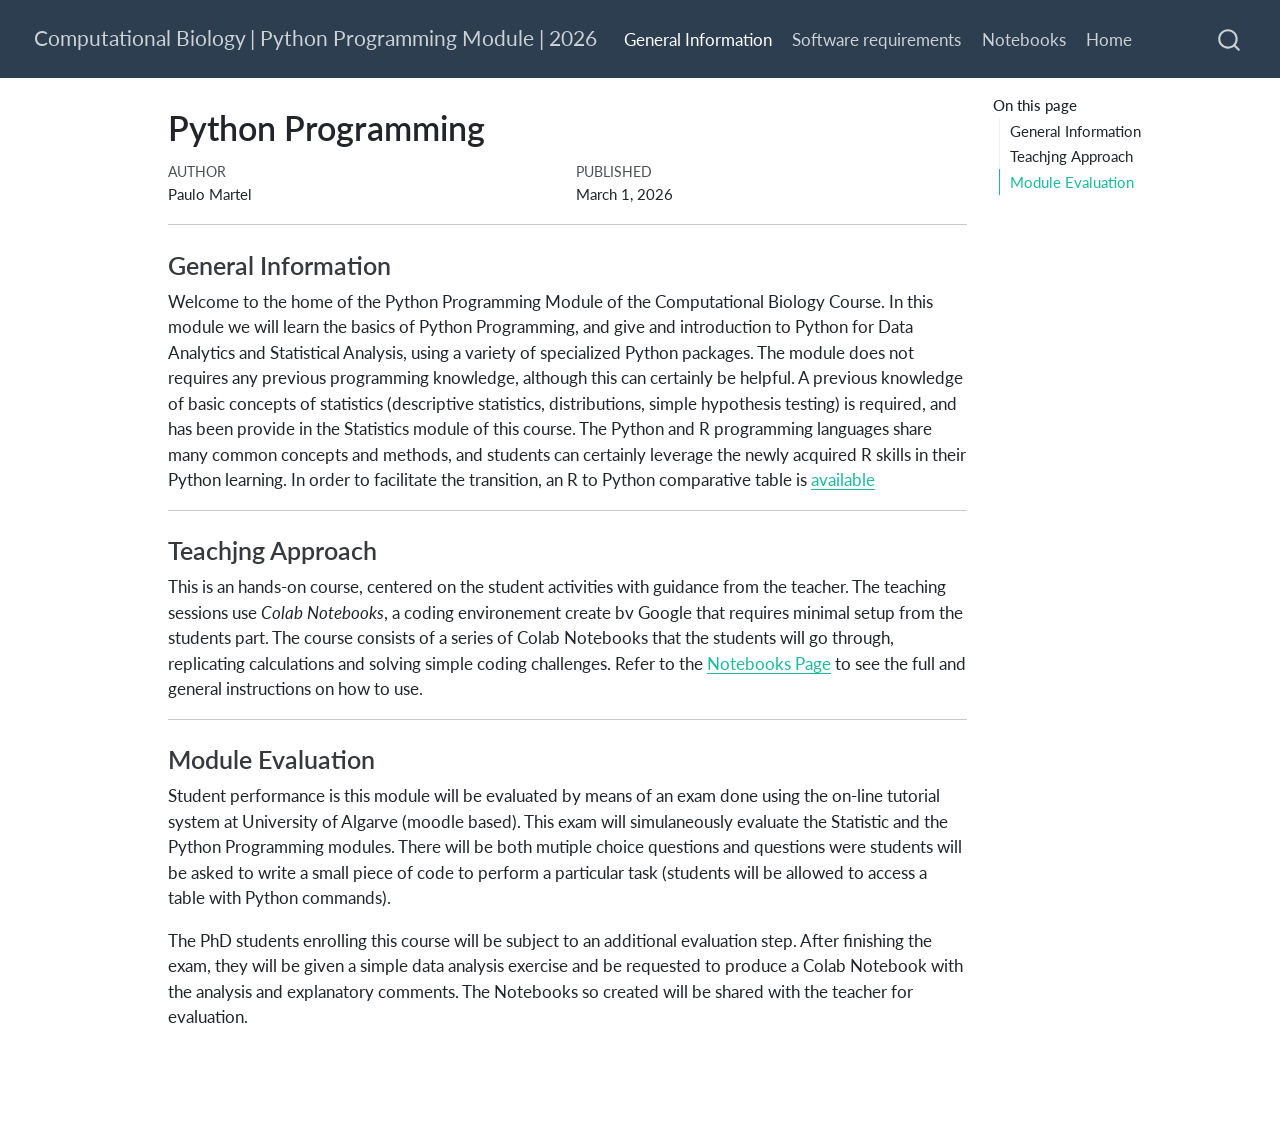
==== docs/index.html @ d77606d0 "Initial commit" ====
<!DOCTYPE html>
<html xmlns="http://www.w3.org/1999/xhtml" lang="en" xml:lang="en"><head>

<meta charset="utf-8">
<meta name="generator" content="quarto-1.8.25">

<meta name="viewport" content="width=device-width, initial-scale=1.0, user-scalable=yes">

<meta name="author" content="Paulo Martel">
<meta name="dcterms.date" content="2026-03-01">

<title>Python Programming – Computational Biology | Python Programming Module | 2026</title>
<style>
code{white-space: pre-wrap;}
span.smallcaps{font-variant: small-caps;}
div.columns{display: flex; gap: min(4vw, 1.5em);}
div.column{flex: auto; overflow-x: auto;}
div.hanging-indent{margin-left: 1.5em; text-indent: -1.5em;}
ul.task-list{list-style: none;}
ul.task-list li input[type="checkbox"] {
  width: 0.8em;
  margin: 0 0.8em 0.2em -1em; /* quarto-specific, see https://github.com/quarto-dev/quarto-cli/issues/4556 */ 
  vertical-align: middle;
}
</style>


<script src="site_libs/quarto-nav/quarto-nav.js"></script>
<script src="site_libs/quarto-nav/headroom.min.js"></script>
<script src="site_libs/clipboard/clipboard.min.js"></script>
<script src="site_libs/quarto-search/autocomplete.umd.js"></script>
<script src="site_libs/quarto-search/fuse.min.js"></script>
<script src="site_libs/quarto-search/quarto-search.js"></script>
<meta name="quarto:offset" content="./">
<script src="site_libs/quarto-html/quarto.js" type="module"></script>
<script src="site_libs/quarto-html/tabsets/tabsets.js" type="module"></script>
<script src="site_libs/quarto-html/axe/axe-check.js" type="module"></script>
<script src="site_libs/quarto-html/popper.min.js"></script>
<script src="site_libs/quarto-html/tippy.umd.min.js"></script>
<script src="site_libs/quarto-html/anchor.min.js"></script>
<link href="site_libs/quarto-html/tippy.css" rel="stylesheet">
<link href="site_libs/quarto-html/quarto-syntax-highlighting-7b89279ff1a6dce999919e0e67d4d9ec.css" rel="stylesheet" id="quarto-text-highlighting-styles">
<script src="site_libs/bootstrap/bootstrap.min.js"></script>
<link href="site_libs/bootstrap/bootstrap-icons.css" rel="stylesheet">
<link href="site_libs/bootstrap/bootstrap-1f7c6d62481d09e210adedd8ae341a13.min.css" rel="stylesheet" append-hash="true" id="quarto-bootstrap" data-mode="light">
<script id="quarto-search-options" type="application/json">{
  "location": "navbar",
  "copy-button": false,
  "collapse-after": 3,
  "panel-placement": "end",
  "type": "overlay",
  "limit": 50,
  "keyboard-shortcut": [
    "f",
    "/",
    "s"
  ],
  "show-item-context": false,
  "language": {
    "search-no-results-text": "No results",
    "search-matching-documents-text": "matching documents",
    "search-copy-link-title": "Copy link to search",
    "search-hide-matches-text": "Hide additional matches",
    "search-more-match-text": "more match in this document",
    "search-more-matches-text": "more matches in this document",
    "search-clear-button-title": "Clear",
    "search-text-placeholder": "",
    "search-detached-cancel-button-title": "Cancel",
    "search-submit-button-title": "Submit",
    "search-label": "Search"
  }
}</script>


<link rel="stylesheet" href="styles.css">
</head>

<body class="nav-fixed quarto-light">

<div id="quarto-search-results"></div>
  <header id="quarto-header" class="headroom fixed-top">
    <nav class="navbar navbar-expand-lg " data-bs-theme="dark">
      <div class="navbar-container container-fluid">
      <div class="navbar-brand-container mx-auto">
    <a href="./index.html" class="navbar-brand navbar-brand-logo">
    </a>
    <a class="navbar-brand" href="./index.html">
    <span class="navbar-title">Computational Biology | Python Programming Module | 2026</span>
    </a>
  </div>
            <div id="quarto-search" class="" title="Search"></div>
          <button class="navbar-toggler" type="button" data-bs-toggle="collapse" data-bs-target="#navbarCollapse" aria-controls="navbarCollapse" role="menu" aria-expanded="false" aria-label="Toggle navigation" onclick="if (window.quartoToggleHeadroom) { window.quartoToggleHeadroom(); }">
  <span class="navbar-toggler-icon"></span>
</button>
          <div class="collapse navbar-collapse" id="navbarCollapse">
            <ul class="navbar-nav navbar-nav-scroll me-auto">
  <li class="nav-item">
    <a class="nav-link active" href="./index.html" aria-current="page"> 
<span class="menu-text">General Information</span></a>
  </li>  
  <li class="nav-item">
    <a class="nav-link" href="./software.html"> 
<span class="menu-text">Software requirements</span></a>
  </li>  
  <li class="nav-item">
    <a class="nav-link" href="./notebooks.html"> 
<span class="menu-text">Notebooks</span></a>
  </li>  
  <li class="nav-item">
    <a class="nav-link" href="./index.html"> 
<span class="menu-text">Home</span></a>
  </li>  
</ul>
          </div> <!-- /navcollapse -->
            <div class="quarto-navbar-tools">
</div>
      </div> <!-- /container-fluid -->
    </nav>
</header>
<!-- content -->
<div id="quarto-content" class="quarto-container page-columns page-rows-contents page-layout-article page-navbar">
<!-- sidebar -->
<!-- margin-sidebar -->
    <div id="quarto-margin-sidebar" class="sidebar margin-sidebar">
        <nav id="TOC" role="doc-toc" class="toc-active">
    <h2 id="toc-title">On this page</h2>
   
  <ul>
  <li><a href="#general-information" id="toc-general-information" class="nav-link active" data-scroll-target="#general-information">General Information</a></li>
  <li><a href="#teachjng-approach" id="toc-teachjng-approach" class="nav-link" data-scroll-target="#teachjng-approach">Teachjng Approach</a></li>
  <li><a href="#module-evaluation" id="toc-module-evaluation" class="nav-link" data-scroll-target="#module-evaluation">Module Evaluation</a></li>
  </ul>
</nav>
    </div>
<!-- main -->
<main class="content" id="quarto-document-content">

<header id="title-block-header" class="quarto-title-block default">
<div class="quarto-title">
<h1 class="title">Python Programming</h1>
</div>



<div class="quarto-title-meta">

    <div>
    <div class="quarto-title-meta-heading">Author</div>
    <div class="quarto-title-meta-contents">
             <p>Paulo Martel </p>
          </div>
  </div>
    
    <div>
    <div class="quarto-title-meta-heading">Published</div>
    <div class="quarto-title-meta-contents">
      <p class="date">March 1, 2026</p>
    </div>
  </div>
  
    
  </div>
  


</header>


<hr>
<section id="general-information" class="level3">
<h3 class="anchored" data-anchor-id="general-information">General Information</h3>
<p>Welcome to the home of the Python Programming Module of the Computational Biology Course. In this module we will learn the basics of Python Programming, and give and introduction to Python for Data Analytics and Statistical Analysis, using a variety of specialized Python packages. The module does not requires any previous programming knowledge, although this can certainly be helpful. A previous knowledge of basic concepts of statistics (descriptive statistics, distributions, simple hypothesis testing) is required, and has been provide in the Statistics module of this course. The Python and R programming languages share many common concepts and methods, and students can certainly leverage the newly acquired R skills in their Python learning. In order to facilitate the transition, an R to Python comparative table is <a href="https://pjmartel.github.io/teaching">available</a></p>
<hr>
</section>
<section id="teachjng-approach" class="level3">
<h3 class="anchored" data-anchor-id="teachjng-approach">Teachjng Approach</h3>
<p>This is an hands-on course, centered on the student activities with guidance from the teacher. The teaching sessions use <em>Colab Notebooks</em>, a coding environement create bv Google that requires minimal setup from the students part. The course consists of a series of Colab Notebooks that the students will go through, replicating calculations and solving simple coding challenges. Refer to the <a href="./notebooks.html">Notebooks Page</a> to see the full and general instructions on how to use.</p>
<hr>
</section>
<section id="module-evaluation" class="level3">
<h3 class="anchored" data-anchor-id="module-evaluation">Module Evaluation</h3>
<p>Student performance is this module will be evaluated by means of an exam done using the on-line tutorial system at University of Algarve (moodle based). This exam will simulaneously evaluate the Statistic and the Python Programming modules. There will be both mutiple choice questions and questions were students will be asked to write a small piece of code to perform a particular task (students will be allowed to access a table with Python commands).</p>
<p>The PhD students enrolling this course will be subject to an additional evaluation step. After finishing the exam, they will be given a simple data analysis exercise and be requested to produce a Colab Notebook with the analysis and explanatory comments. The Notebooks so created will be shared with the teacher for evaluation.</p>


</section>

</main> <!-- /main -->
<script id="quarto-html-after-body" type="application/javascript">
  window.document.addEventListener("DOMContentLoaded", function (event) {
    const icon = "";
    const anchorJS = new window.AnchorJS();
    anchorJS.options = {
      placement: 'right',
      icon: icon
    };
    anchorJS.add('.anchored');
    const isCodeAnnotation = (el) => {
      for (const clz of el.classList) {
        if (clz.startsWith('code-annotation-')) {                     
          return true;
        }
      }
      return false;
    }
    const onCopySuccess = function(e) {
      // button target
      const button = e.trigger;
      // don't keep focus
      button.blur();
      // flash "checked"
      button.classList.add('code-copy-button-checked');
      var currentTitle = button.getAttribute("title");
      button.setAttribute("title", "Copied!");
      let tooltip;
      if (window.bootstrap) {
        button.setAttribute("data-bs-toggle", "tooltip");
        button.setAttribute("data-bs-placement", "left");
        button.setAttribute("data-bs-title", "Copied!");
        tooltip = new bootstrap.Tooltip(button, 
          { trigger: "manual", 
            customClass: "code-copy-button-tooltip",
            offset: [0, -8]});
        tooltip.show();    
      }
      setTimeout(function() {
        if (tooltip) {
          tooltip.hide();
          button.removeAttribute("data-bs-title");
          button.removeAttribute("data-bs-toggle");
          button.removeAttribute("data-bs-placement");
        }
        button.setAttribute("title", currentTitle);
        button.classList.remove('code-copy-button-checked');
      }, 1000);
      // clear code selection
      e.clearSelection();
    }
    const getTextToCopy = function(trigger) {
      const outerScaffold = trigger.parentElement.cloneNode(true);
      const codeEl = outerScaffold.querySelector('code');
      for (const childEl of codeEl.children) {
        if (isCodeAnnotation(childEl)) {
          childEl.remove();
        }
      }
      return codeEl.innerText;
    }
    const clipboard = new window.ClipboardJS('.code-copy-button:not([data-in-quarto-modal])', {
      text: getTextToCopy
    });
    clipboard.on('success', onCopySuccess);
    if (window.document.getElementById('quarto-embedded-source-code-modal')) {
      const clipboardModal = new window.ClipboardJS('.code-copy-button[data-in-quarto-modal]', {
        text: getTextToCopy,
        container: window.document.getElementById('quarto-embedded-source-code-modal')
      });
      clipboardModal.on('success', onCopySuccess);
    }
      var localhostRegex = new RegExp(/^(?:http|https):\/\/localhost\:?[0-9]*\//);
      var mailtoRegex = new RegExp(/^mailto:/);
        var filterRegex = new RegExp('/' + window.location.host + '/');
      var isInternal = (href) => {
          return filterRegex.test(href) || localhostRegex.test(href) || mailtoRegex.test(href);
      }
      // Inspect non-navigation links and adorn them if external
     var links = window.document.querySelectorAll('a[href]:not(.nav-link):not(.navbar-brand):not(.toc-action):not(.sidebar-link):not(.sidebar-item-toggle):not(.pagination-link):not(.no-external):not([aria-hidden]):not(.dropdown-item):not(.quarto-navigation-tool):not(.about-link)');
      for (var i=0; i<links.length; i++) {
        const link = links[i];
        if (!isInternal(link.href)) {
          // undo the damage that might have been done by quarto-nav.js in the case of
          // links that we want to consider external
          if (link.dataset.originalHref !== undefined) {
            link.href = link.dataset.originalHref;
          }
        }
      }
    function tippyHover(el, contentFn, onTriggerFn, onUntriggerFn) {
      const config = {
        allowHTML: true,
        maxWidth: 500,
        delay: 100,
        arrow: false,
        appendTo: function(el) {
            return el.parentElement;
        },
        interactive: true,
        interactiveBorder: 10,
        theme: 'quarto',
        placement: 'bottom-start',
      };
      if (contentFn) {
        config.content = contentFn;
      }
      if (onTriggerFn) {
        config.onTrigger = onTriggerFn;
      }
      if (onUntriggerFn) {
        config.onUntrigger = onUntriggerFn;
      }
      window.tippy(el, config); 
    }
    const noterefs = window.document.querySelectorAll('a[role="doc-noteref"]');
    for (var i=0; i<noterefs.length; i++) {
      const ref = noterefs[i];
      tippyHover(ref, function() {
        // use id or data attribute instead here
        let href = ref.getAttribute('data-footnote-href') || ref.getAttribute('href');
        try { href = new URL(href).hash; } catch {}
        const id = href.replace(/^#\/?/, "");
        const note = window.document.getElementById(id);
        if (note) {
          return note.innerHTML;
        } else {
          return "";
        }
      });
    }
    const xrefs = window.document.querySelectorAll('a.quarto-xref');
    const processXRef = (id, note) => {
      // Strip column container classes
      const stripColumnClz = (el) => {
        el.classList.remove("page-full", "page-columns");
        if (el.children) {
          for (const child of el.children) {
            stripColumnClz(child);
          }
        }
      }
      stripColumnClz(note)
      if (id === null || id.startsWith('sec-')) {
        // Special case sections, only their first couple elements
        const container = document.createElement("div");
        if (note.children && note.children.length > 2) {
          container.appendChild(note.children[0].cloneNode(true));
          for (let i = 1; i < note.children.length; i++) {
            const child = note.children[i];
            if (child.tagName === "P" && child.innerText === "") {
              continue;
            } else {
              container.appendChild(child.cloneNode(true));
              break;
            }
          }
          if (window.Quarto?.typesetMath) {
            window.Quarto.typesetMath(container);
          }
          return container.innerHTML
        } else {
          if (window.Quarto?.typesetMath) {
            window.Quarto.typesetMath(note);
          }
          return note.innerHTML;
        }
      } else {
        // Remove any anchor links if they are present
        const anchorLink = note.querySelector('a.anchorjs-link');
        if (anchorLink) {
          anchorLink.remove();
        }
        if (window.Quarto?.typesetMath) {
          window.Quarto.typesetMath(note);
        }
        if (note.classList.contains("callout")) {
          return note.outerHTML;
        } else {
          return note.innerHTML;
        }
      }
    }
    for (var i=0; i<xrefs.length; i++) {
      const xref = xrefs[i];
      tippyHover(xref, undefined, function(instance) {
        instance.disable();
        let url = xref.getAttribute('href');
        let hash = undefined; 
        if (url.startsWith('#')) {
          hash = url;
        } else {
          try { hash = new URL(url).hash; } catch {}
        }
        if (hash) {
          const id = hash.replace(/^#\/?/, "");
          const note = window.document.getElementById(id);
          if (note !== null) {
            try {
              const html = processXRef(id, note.cloneNode(true));
              instance.setContent(html);
            } finally {
              instance.enable();
              instance.show();
            }
          } else {
            // See if we can fetch this
            fetch(url.split('#')[0])
            .then(res => res.text())
            .then(html => {
              const parser = new DOMParser();
              const htmlDoc = parser.parseFromString(html, "text/html");
              const note = htmlDoc.getElementById(id);
              if (note !== null) {
                const html = processXRef(id, note);
                instance.setContent(html);
              } 
            }).finally(() => {
              instance.enable();
              instance.show();
            });
          }
        } else {
          // See if we can fetch a full url (with no hash to target)
          // This is a special case and we should probably do some content thinning / targeting
          fetch(url)
          .then(res => res.text())
          .then(html => {
            const parser = new DOMParser();
            const htmlDoc = parser.parseFromString(html, "text/html");
            const note = htmlDoc.querySelector('main.content');
            if (note !== null) {
              // This should only happen for chapter cross references
              // (since there is no id in the URL)
              // remove the first header
              if (note.children.length > 0 && note.children[0].tagName === "HEADER") {
                note.children[0].remove();
              }
              const html = processXRef(null, note);
              instance.setContent(html);
            } 
          }).finally(() => {
            instance.enable();
            instance.show();
          });
        }
      }, function(instance) {
      });
    }
        let selectedAnnoteEl;
        const selectorForAnnotation = ( cell, annotation) => {
          let cellAttr = 'data-code-cell="' + cell + '"';
          let lineAttr = 'data-code-annotation="' +  annotation + '"';
          const selector = 'span[' + cellAttr + '][' + lineAttr + ']';
          return selector;
        }
        const selectCodeLines = (annoteEl) => {
          const doc = window.document;
          const targetCell = annoteEl.getAttribute("data-target-cell");
          const targetAnnotation = annoteEl.getAttribute("data-target-annotation");
          const annoteSpan = window.document.querySelector(selectorForAnnotation(targetCell, targetAnnotation));
          const lines = annoteSpan.getAttribute("data-code-lines").split(",");
          const lineIds = lines.map((line) => {
            return targetCell + "-" + line;
          })
          let top = null;
          let height = null;
          let parent = null;
          if (lineIds.length > 0) {
              //compute the position of the single el (top and bottom and make a div)
              const el = window.document.getElementById(lineIds[0]);
              top = el.offsetTop;
              height = el.offsetHeight;
              parent = el.parentElement.parentElement;
            if (lineIds.length > 1) {
              const lastEl = window.document.getElementById(lineIds[lineIds.length - 1]);
              const bottom = lastEl.offsetTop + lastEl.offsetHeight;
              height = bottom - top;
            }
            if (top !== null && height !== null && parent !== null) {
              // cook up a div (if necessary) and position it 
              let div = window.document.getElementById("code-annotation-line-highlight");
              if (div === null) {
                div = window.document.createElement("div");
                div.setAttribute("id", "code-annotation-line-highlight");
                div.style.position = 'absolute';
                parent.appendChild(div);
              }
              div.style.top = top - 2 + "px";
              div.style.height = height + 4 + "px";
              div.style.left = 0;
              let gutterDiv = window.document.getElementById("code-annotation-line-highlight-gutter");
              if (gutterDiv === null) {
                gutterDiv = window.document.createElement("div");
                gutterDiv.setAttribute("id", "code-annotation-line-highlight-gutter");
                gutterDiv.style.position = 'absolute';
                const codeCell = window.document.getElementById(targetCell);
                const gutter = codeCell.querySelector('.code-annotation-gutter');
                gutter.appendChild(gutterDiv);
              }
              gutterDiv.style.top = top - 2 + "px";
              gutterDiv.style.height = height + 4 + "px";
            }
            selectedAnnoteEl = annoteEl;
          }
        };
        const unselectCodeLines = () => {
          const elementsIds = ["code-annotation-line-highlight", "code-annotation-line-highlight-gutter"];
          elementsIds.forEach((elId) => {
            const div = window.document.getElementById(elId);
            if (div) {
              div.remove();
            }
          });
          selectedAnnoteEl = undefined;
        };
          // Handle positioning of the toggle
      window.addEventListener(
        "resize",
        throttle(() => {
          elRect = undefined;
          if (selectedAnnoteEl) {
            selectCodeLines(selectedAnnoteEl);
          }
        }, 10)
      );
      function throttle(fn, ms) {
      let throttle = false;
      let timer;
        return (...args) => {
          if(!throttle) { // first call gets through
              fn.apply(this, args);
              throttle = true;
          } else { // all the others get throttled
              if(timer) clearTimeout(timer); // cancel #2
              timer = setTimeout(() => {
                fn.apply(this, args);
                timer = throttle = false;
              }, ms);
          }
        };
      }
        // Attach click handler to the DT
        const annoteDls = window.document.querySelectorAll('dt[data-target-cell]');
        for (const annoteDlNode of annoteDls) {
          annoteDlNode.addEventListener('click', (event) => {
            const clickedEl = event.target;
            if (clickedEl !== selectedAnnoteEl) {
              unselectCodeLines();
              const activeEl = window.document.querySelector('dt[data-target-cell].code-annotation-active');
              if (activeEl) {
                activeEl.classList.remove('code-annotation-active');
              }
              selectCodeLines(clickedEl);
              clickedEl.classList.add('code-annotation-active');
            } else {
              // Unselect the line
              unselectCodeLines();
              clickedEl.classList.remove('code-annotation-active');
            }
          });
        }
    const findCites = (el) => {
      const parentEl = el.parentElement;
      if (parentEl) {
        const cites = parentEl.dataset.cites;
        if (cites) {
          return {
            el,
            cites: cites.split(' ')
          };
        } else {
          return findCites(el.parentElement)
        }
      } else {
        return undefined;
      }
    };
    var bibliorefs = window.document.querySelectorAll('a[role="doc-biblioref"]');
    for (var i=0; i<bibliorefs.length; i++) {
      const ref = bibliorefs[i];
      const citeInfo = findCites(ref);
      if (citeInfo) {
        tippyHover(citeInfo.el, function() {
          var popup = window.document.createElement('div');
          citeInfo.cites.forEach(function(cite) {
            var citeDiv = window.document.createElement('div');
            citeDiv.classList.add('hanging-indent');
            citeDiv.classList.add('csl-entry');
            var biblioDiv = window.document.getElementById('ref-' + cite);
            if (biblioDiv) {
              citeDiv.innerHTML = biblioDiv.innerHTML;
            }
            popup.appendChild(citeDiv);
          });
          return popup.innerHTML;
        });
      }
    }
  });
  </script>
</div> <!-- /content -->




</body></html>
---- docs/site_libs/quarto-html/tippy.css ----
.tippy-box[data-animation=fade][data-state=hidden]{opacity:0}[data-tippy-root]{max-width:calc(100vw - 10px)}.tippy-box{position:relative;background-color:#333;color:#fff;border-radius:4px;font-size:14px;line-height:1.4;white-space:normal;outline:0;transition-property:transform,visibility,opacity}.tippy-box[data-placement^=top]>.tippy-arrow{bottom:0}.tippy-box[data-placement^=top]>.tippy-arrow:before{bottom:-7px;left:0;border-width:8px 8px 0;border-top-color:initial;transform-origin:center top}.tippy-box[data-placement^=bottom]>.tippy-arrow{top:0}.tippy-box[data-placement^=bottom]>.tippy-arrow:before{top:-7px;left:0;border-width:0 8px 8px;border-bottom-color:initial;transform-origin:center bottom}.tippy-box[data-placement^=left]>.tippy-arrow{right:0}.tippy-box[data-placement^=left]>.tippy-arrow:before{border-width:8px 0 8px 8px;border-left-color:initial;right:-7px;transform-origin:center left}.tippy-box[data-placement^=right]>.tippy-arrow{left:0}.tippy-box[data-placement^=right]>.tippy-arrow:before{left:-7px;border-width:8px 8px 8px 0;border-right-color:initial;transform-origin:center right}.tippy-box[data-inertia][data-state=visible]{transition-timing-function:cubic-bezier(.54,1.5,.38,1.11)}.tippy-arrow{width:16px;height:16px;color:#333}.tippy-arrow:before{content:"";position:absolute;border-color:transparent;border-style:solid}.tippy-content{position:relative;padding:5px 9px;z-index:1}
---- docs/site_libs/quarto-html/quarto-syntax-highlighting-7b89279ff1a6dce999919e0e67d4d9ec.css ----
/* quarto syntax highlight colors */
:root {
  --quarto-hl-ot-color: #003B4F;
  --quarto-hl-at-color: #657422;
  --quarto-hl-ss-color: #20794D;
  --quarto-hl-an-color: #5E5E5E;
  --quarto-hl-fu-color: #4758AB;
  --quarto-hl-st-color: #20794D;
  --quarto-hl-cf-color: #003B4F;
  --quarto-hl-op-color: #5E5E5E;
  --quarto-hl-er-color: #AD0000;
  --quarto-hl-bn-color: #AD0000;
  --quarto-hl-al-color: #AD0000;
  --quarto-hl-va-color: #111111;
  --quarto-hl-bu-color: inherit;
  --quarto-hl-ex-color: inherit;
  --quarto-hl-pp-color: #AD0000;
  --quarto-hl-in-color: #5E5E5E;
  --quarto-hl-vs-color: #20794D;
  --quarto-hl-wa-color: #5E5E5E;
  --quarto-hl-do-color: #5E5E5E;
  --quarto-hl-im-color: #00769E;
  --quarto-hl-ch-color: #20794D;
  --quarto-hl-dt-color: #AD0000;
  --quarto-hl-fl-color: #AD0000;
  --quarto-hl-co-color: #5E5E5E;
  --quarto-hl-cv-color: #5E5E5E;
  --quarto-hl-cn-color: #8f5902;
  --quarto-hl-sc-color: #5E5E5E;
  --quarto-hl-dv-color: #AD0000;
  --quarto-hl-kw-color: #003B4F;
}

/* other quarto variables */
:root {
  --quarto-font-monospace: SFMono-Regular, Menlo, Monaco, Consolas, "Liberation Mono", "Courier New", monospace;
}

/* syntax highlight based on Pandoc's rules */
pre > code.sourceCode > span {
  color: #003B4F;
}

code.sourceCode > span {
  color: #003B4F;
}

div.sourceCode,
div.sourceCode pre.sourceCode {
  color: #003B4F;
}

/* Normal */
code span {
  color: #003B4F;
}

/* Alert */
code span.al {
  color: #AD0000;
  font-style: inherit;
}

/* Annotation */
code span.an {
  color: #5E5E5E;
  font-style: inherit;
}

/* Attribute */
code span.at {
  color: #657422;
  font-style: inherit;
}

/* BaseN */
code span.bn {
  color: #AD0000;
  font-style: inherit;
}

/* BuiltIn */
code span.bu {
  font-style: inherit;
}

/* ControlFlow */
code span.cf {
  color: #003B4F;
  font-weight: bold;
  font-style: inherit;
}

/* Char */
code span.ch {
  color: #20794D;
  font-style: inherit;
}

/* Constant */
code span.cn {
  color: #8f5902;
  font-style: inherit;
}

/* Comment */
code span.co {
  color: #5E5E5E;
  font-style: inherit;
}

/* CommentVar */
code span.cv {
  color: #5E5E5E;
  font-style: italic;
}

/* Documentation */
code span.do {
  color: #5E5E5E;
  font-style: italic;
}

/* DataType */
code span.dt {
  color: #AD0000;
  font-style: inherit;
}

/* DecVal */
code span.dv {
  color: #AD0000;
  font-style: inherit;
}

/* Error */
code span.er {
  color: #AD0000;
  font-style: inherit;
}

/* Extension */
code span.ex {
  font-style: inherit;
}

/* Float */
code span.fl {
  color: #AD0000;
  font-style: inherit;
}

/* Function */
code span.fu {
  color: #4758AB;
  font-style: inherit;
}

/* Import */
code span.im {
  color: #00769E;
  font-style: inherit;
}

/* Information */
code span.in {
  color: #5E5E5E;
  font-style: inherit;
}

/* Keyword */
code span.kw {
  color: #003B4F;
  font-weight: bold;
  font-style: inherit;
}

/* Operator */
code span.op {
  color: #5E5E5E;
  font-style: inherit;
}

/* Other */
code span.ot {
  color: #003B4F;
  font-style: inherit;
}

/* Preprocessor */
code span.pp {
  color: #AD0000;
  font-style: inherit;
}

/* SpecialChar */
code span.sc {
  color: #5E5E5E;
  font-style: inherit;
}

/* SpecialString */
code span.ss {
  color: #20794D;
  font-style: inherit;
}

/* String */
code span.st {
  color: #20794D;
  font-style: inherit;
}

/* Variable */
code span.va {
  color: #111111;
  font-style: inherit;
}

/* VerbatimString */
code span.vs {
  color: #20794D;
  font-style: inherit;
}

/* Warning */
code span.wa {
  color: #5E5E5E;
  font-style: italic;
}

.prevent-inlining {
  content: "</";
}

/*# sourceMappingURL=3944bc705cfaf4c80e56f77c5205168a.css.map */
---- docs/styles.css ----
/* css styles */
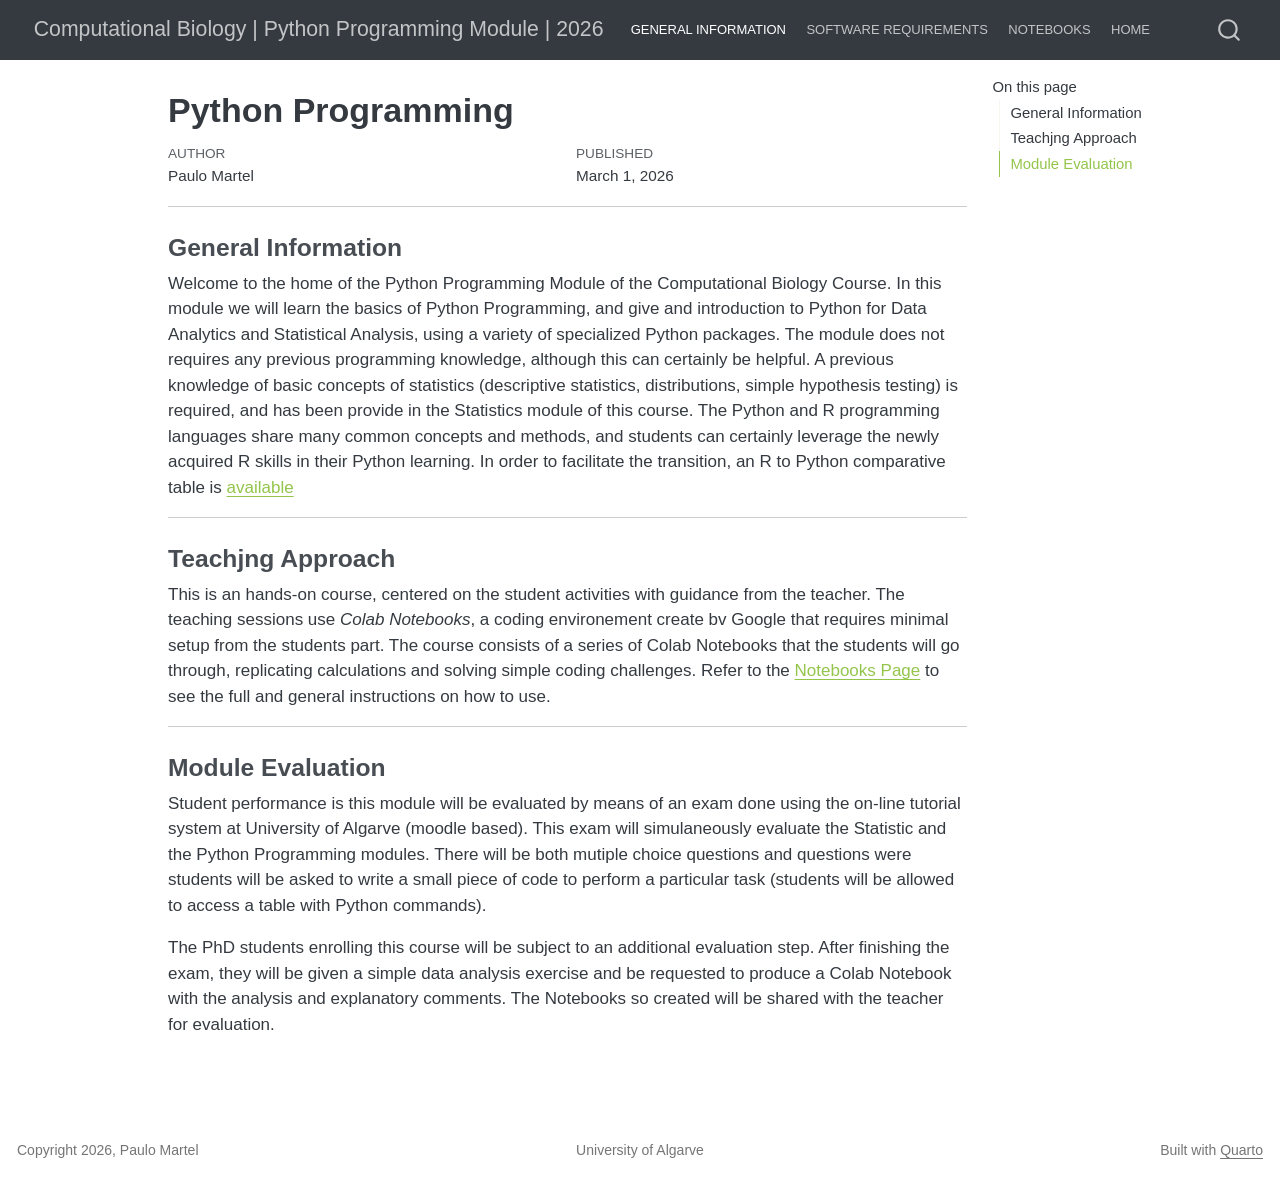
==== commit ef198b35: "Updated theme" ====
--- a/docs/index.html
+++ b/docs/index.html
@@ -42,7 +42,7 @@
 <link href="site_libs/quarto-html/quarto-syntax-highlighting-7b89279ff1a6dce999919e0e67d4d9ec.css" rel="stylesheet" id="quarto-text-highlighting-styles">
 <script src="site_libs/bootstrap/bootstrap.min.js"></script>
 <link href="site_libs/bootstrap/bootstrap-icons.css" rel="stylesheet">
-<link href="site_libs/bootstrap/bootstrap-1f7c6d62481d09e210adedd8ae341a13.min.css" rel="stylesheet" append-hash="true" id="quarto-bootstrap" data-mode="light">
+<link href="site_libs/bootstrap/bootstrap-c7da5c58f5d1b53e2340563fb92d7bfc.min.css" rel="stylesheet" append-hash="true" id="quarto-bootstrap" data-mode="light">
 <script id="quarto-search-options" type="application/json">{
   "location": "navbar",
   "copy-button": false,
@@ -587,6 +587,19 @@
   });
   </script>
 </div> <!-- /content -->
+<footer class="footer">
+  <div class="nav-footer">
+    <div class="nav-footer-left">
+<p>Copyright 2026, Paulo Martel</p>
+</div>   
+    <div class="nav-footer-center">
+<p>University of Algarve</p>
+</div>
+    <div class="nav-footer-right">
+<p>Built with <a href="https://quarto.org">Quarto</a></p>
+</div>
+  </div>
+</footer>
 
 
 
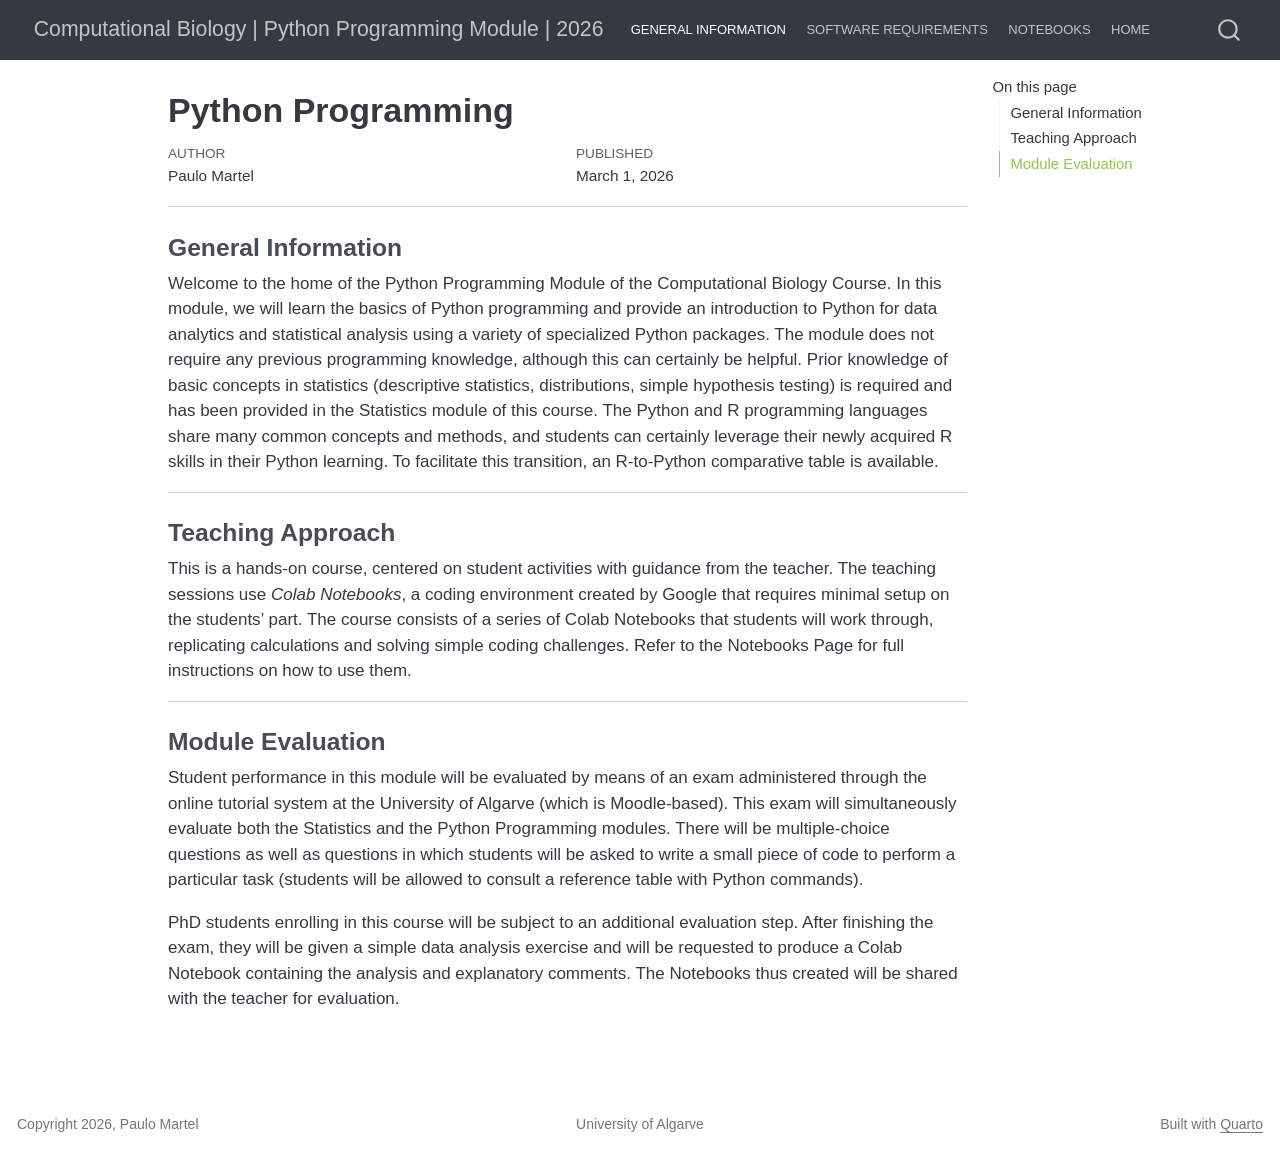
==== commit 259a452f: "Corrections" ====
--- a/docs/index.html
+++ b/docs/index.html
@@ -127,7 +127,7 @@
    
   <ul>
   <li><a href="#general-information" id="toc-general-information" class="nav-link active" data-scroll-target="#general-information">General Information</a></li>
-  <li><a href="#teachjng-approach" id="toc-teachjng-approach" class="nav-link" data-scroll-target="#teachjng-approach">Teachjng Approach</a></li>
+  <li><a href="#teaching-approach" id="toc-teaching-approach" class="nav-link" data-scroll-target="#teaching-approach">Teaching Approach</a></li>
   <li><a href="#module-evaluation" id="toc-module-evaluation" class="nav-link" data-scroll-target="#module-evaluation">Module Evaluation</a></li>
   </ul>
 </nav>
@@ -169,18 +169,18 @@
 <hr>
 <section id="general-information" class="level3">
 <h3 class="anchored" data-anchor-id="general-information">General Information</h3>
-<p>Welcome to the home of the Python Programming Module of the Computational Biology Course. In this module we will learn the basics of Python Programming, and give and introduction to Python for Data Analytics and Statistical Analysis, using a variety of specialized Python packages. The module does not requires any previous programming knowledge, although this can certainly be helpful. A previous knowledge of basic concepts of statistics (descriptive statistics, distributions, simple hypothesis testing) is required, and has been provide in the Statistics module of this course. The Python and R programming languages share many common concepts and methods, and students can certainly leverage the newly acquired R skills in their Python learning. In order to facilitate the transition, an R to Python comparative table is <a href="https://pjmartel.github.io/teaching">available</a></p>
+<p>Welcome to the home of the Python Programming Module of the Computational Biology Course. In this module, we will learn the basics of Python programming and provide an introduction to Python for data analytics and statistical analysis using a variety of specialized Python packages. The module does not require any previous programming knowledge, although this can certainly be helpful. Prior knowledge of basic concepts in statistics (descriptive statistics, distributions, simple hypothesis testing) is required and has been provided in the Statistics module of this course. The Python and R programming languages share many common concepts and methods, and students can certainly leverage their newly acquired R skills in their Python learning. To facilitate this transition, an R-to-Python comparative table is available.</p>
 <hr>
 </section>
-<section id="teachjng-approach" class="level3">
-<h3 class="anchored" data-anchor-id="teachjng-approach">Teachjng Approach</h3>
-<p>This is an hands-on course, centered on the student activities with guidance from the teacher. The teaching sessions use <em>Colab Notebooks</em>, a coding environement create bv Google that requires minimal setup from the students part. The course consists of a series of Colab Notebooks that the students will go through, replicating calculations and solving simple coding challenges. Refer to the <a href="./notebooks.html">Notebooks Page</a> to see the full and general instructions on how to use.</p>
+<section id="teaching-approach" class="level3">
+<h3 class="anchored" data-anchor-id="teaching-approach">Teaching Approach</h3>
+<p>This is a hands-on course, centered on student activities with guidance from the teacher. The teaching sessions use <em>Colab Notebooks</em>, a coding environment created by Google that requires minimal setup on the students’ part. The course consists of a series of Colab Notebooks that students will work through, replicating calculations and solving simple coding challenges. Refer to the Notebooks Page for full instructions on how to use them.</p>
 <hr>
 </section>
 <section id="module-evaluation" class="level3">
 <h3 class="anchored" data-anchor-id="module-evaluation">Module Evaluation</h3>
-<p>Student performance is this module will be evaluated by means of an exam done using the on-line tutorial system at University of Algarve (moodle based). This exam will simulaneously evaluate the Statistic and the Python Programming modules. There will be both mutiple choice questions and questions were students will be asked to write a small piece of code to perform a particular task (students will be allowed to access a table with Python commands).</p>
-<p>The PhD students enrolling this course will be subject to an additional evaluation step. After finishing the exam, they will be given a simple data analysis exercise and be requested to produce a Colab Notebook with the analysis and explanatory comments. The Notebooks so created will be shared with the teacher for evaluation.</p>
+<p>Student performance in this module will be evaluated by means of an exam administered through the online tutorial system at the University of Algarve (which is Moodle-based). This exam will simultaneously evaluate both the Statistics and the Python Programming modules. There will be multiple-choice questions as well as questions in which students will be asked to write a small piece of code to perform a particular task (students will be allowed to consult a reference table with Python commands).</p>
+<p>PhD students enrolling in this course will be subject to an additional evaluation step. After finishing the exam, they will be given a simple data analysis exercise and will be requested to produce a Colab Notebook containing the analysis and explanatory comments. The Notebooks thus created will be shared with the teacher for evaluation.</p>
 
 
 </section>
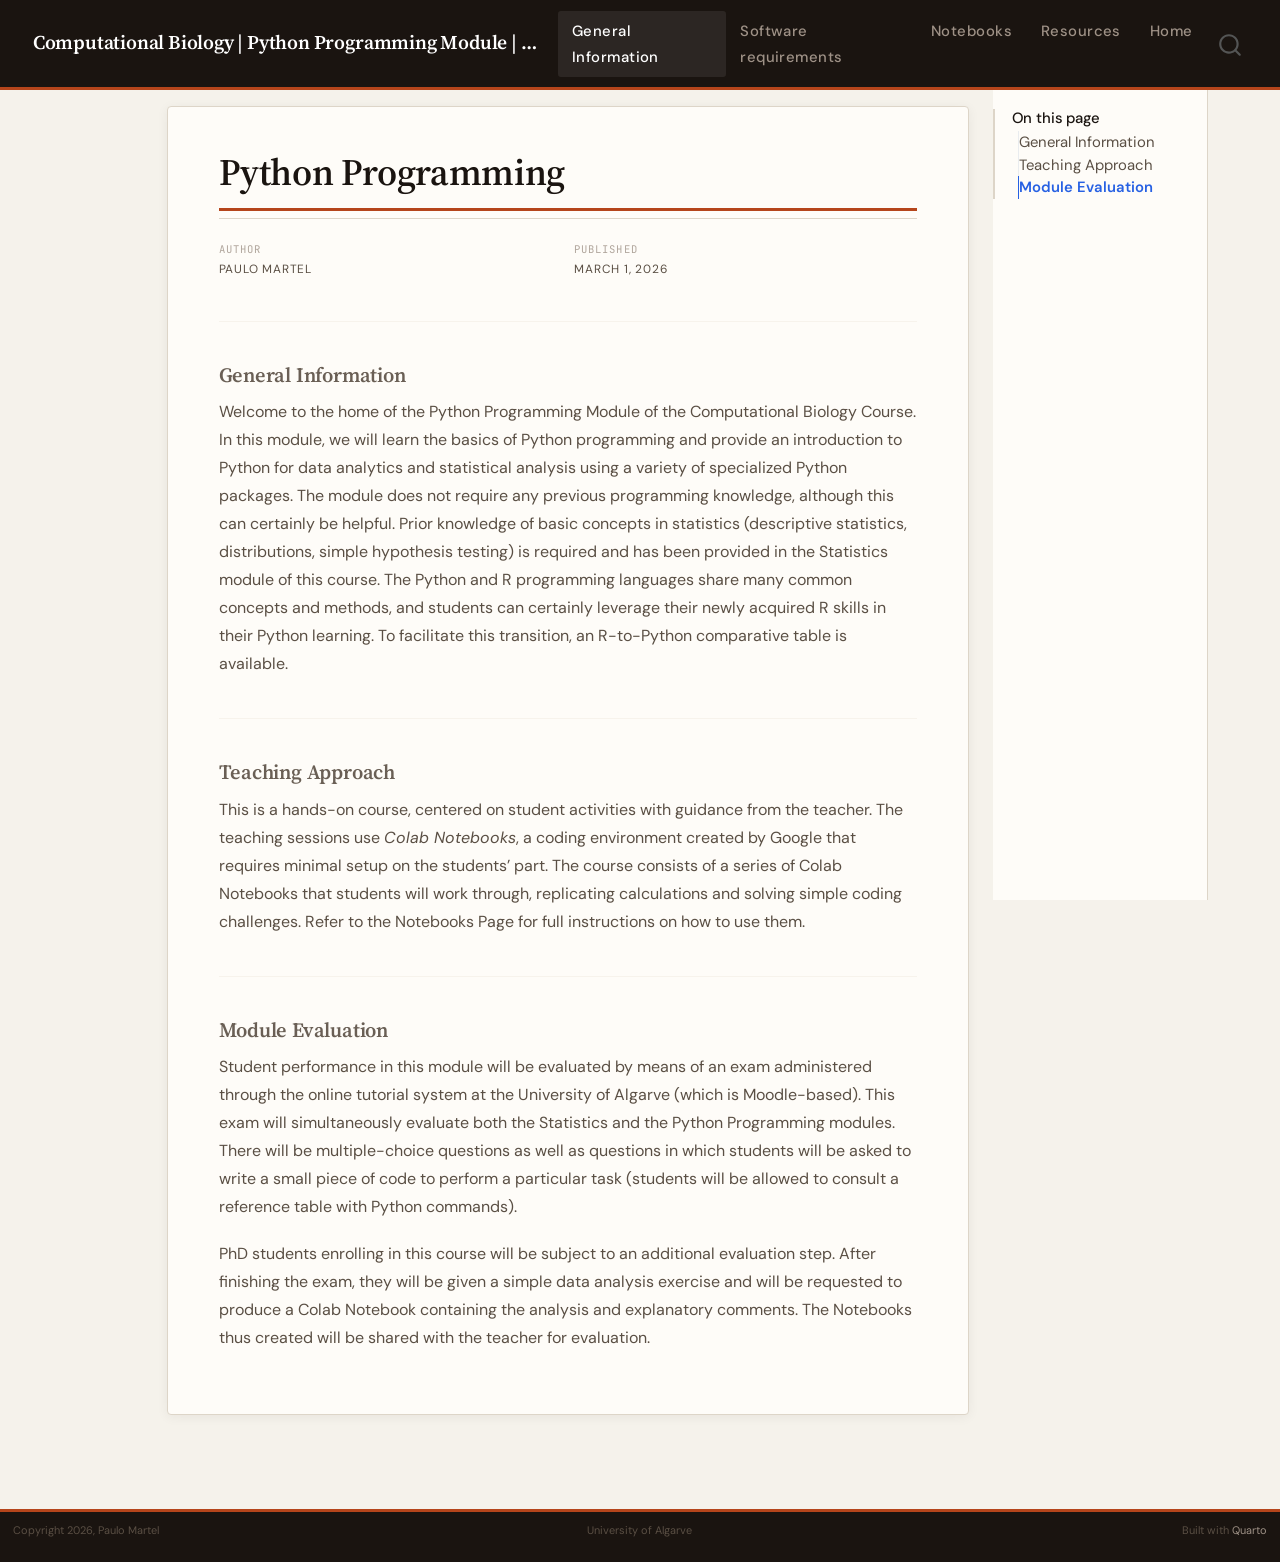
==== commit 66f2b288: "Theme change test" ====
--- a/docs/index.html
+++ b/docs/index.html
@@ -42,7 +42,7 @@
 <link href="site_libs/quarto-html/quarto-syntax-highlighting-7b89279ff1a6dce999919e0e67d4d9ec.css" rel="stylesheet" id="quarto-text-highlighting-styles">
 <script src="site_libs/bootstrap/bootstrap.min.js"></script>
 <link href="site_libs/bootstrap/bootstrap-icons.css" rel="stylesheet">
-<link href="site_libs/bootstrap/bootstrap-c7da5c58f5d1b53e2340563fb92d7bfc.min.css" rel="stylesheet" append-hash="true" id="quarto-bootstrap" data-mode="light">
+<link href="site_libs/bootstrap/bootstrap-d4b6958a98ed258810f325c0751084bd.min.css" rel="stylesheet" append-hash="true" id="quarto-bootstrap" data-mode="light">
 <script id="quarto-search-options" type="application/json">{
   "location": "navbar",
   "copy-button": false,
@@ -72,7 +72,7 @@
 }</script>
 
 
-<link rel="stylesheet" href="styles.css">
+<link rel="stylesheet" href="custom.css">
 </head>
 
 <body class="nav-fixed quarto-light">
@@ -105,6 +105,10 @@
   <li class="nav-item">
     <a class="nav-link" href="./notebooks.html"> 
 <span class="menu-text">Notebooks</span></a>
+  </li>  
+  <li class="nav-item">
+    <a class="nav-link" href="./resources.html"> 
+<span class="menu-text">Resources</span></a>
   </li>  
   <li class="nav-item">
     <a class="nav-link" href="./index.html"> 
--- a/docs/custom.css
+++ b/docs/custom.css
@@ -0,0 +1,549 @@
+/* ============================================================
+   QUARTO CUSTOM THEME
+   Matches the Python & Data Science exam aesthetic
+   Fonts: Source Serif 4 · DM Sans · JetBrains Mono
+   ============================================================ */
+
+@import url('https://fonts.googleapis.com/css2?family=Source+Serif+4:ital,opsz,wght@0,8..60,300;0,8..60,400;0,8..60,600;1,8..60,400&family=JetBrains+Mono:wght@400;600&family=DM+Sans:opsz,wght@9..40,400;9..40,500;9..40,600&display=swap');
+
+/* ── Design Tokens ── */
+:root {
+  --bg:           #f5f2eb;
+  --paper:        #fefcf8;
+  --ink:          #1a1410;
+  --ink-soft:     #5a4f44;
+  --ink-faint:    #9e9186;
+  --accent:       #b5451b;
+  --accent-hover: #9c3a14;
+  --accent-light: #f0e6e0;
+  --rule:         #ddd5c8;
+  --code-bg:      #1e1c18;
+  --code-fg:      #e8dfc8;
+
+  --font-serif:  'Source Serif 4', Georgia, serif;
+  --font-sans:   'DM Sans', system-ui, sans-serif;
+  --font-mono:   'JetBrains Mono', 'Fira Code', monospace;
+}
+
+/* ============================================================
+   BASE
+   ============================================================ */
+
+body {
+  background-color: var(--bg);
+  color: var(--ink);
+  font-family: var(--font-sans);
+  font-size: 16px;
+  line-height: 1.75;
+  -webkit-font-smoothing: antialiased;
+}
+
+/* Main content area */
+#quarto-content,
+.quarto-container,
+main.content {
+  background-color: var(--bg);
+}
+
+/* ============================================================
+   TYPOGRAPHY
+   ============================================================ */
+
+h1, h2, h3, h4, h5, h6 {
+  font-family: var(--font-serif);
+  color: var(--ink);
+  line-height: 1.25;
+  margin-top: 2em;
+  margin-bottom: 0.5em;
+  font-weight: 600;
+  letter-spacing: -0.01em;
+}
+
+h1 {
+  font-size: 2.2rem;
+  font-weight: 600;
+  padding-bottom: 0.35em;
+  border-bottom: 3px solid var(--accent);
+  margin-bottom: 0.75em;
+}
+
+h2 {
+  font-size: 1.55rem;
+  font-weight: 600;
+  padding-bottom: 0.2em;
+  border-bottom: 1px solid var(--rule);
+}
+
+h3 {
+  font-size: 1.2rem;
+  font-weight: 600;
+  color: var(--ink-soft);
+}
+
+h4, h5, h6 {
+  font-size: 1rem;
+  font-weight: 600;
+  text-transform: uppercase;
+  letter-spacing: 0.06em;
+  color: var(--ink-faint);
+  font-family: var(--font-mono);
+}
+
+p {
+  font-family: var(--font-sans);
+  color: var(--ink-soft);
+  margin-bottom: 1.2em;
+}
+
+/* Lead paragraph — first <p> after h1 */
+h1 + p, .lead {
+  font-family: var(--font-serif);
+  font-size: 1.15rem;
+  font-weight: 300;
+  color: var(--ink-soft);
+  line-height: 1.7;
+}
+
+strong { color: var(--ink); font-weight: 600; }
+em { font-style: italic; color: var(--ink-soft); }
+
+a {
+  color: var(--accent);
+  text-decoration: none;
+  border-bottom: 1px solid transparent;
+  transition: color 0.15s, border-color 0.15s;
+}
+a:hover {
+  color: var(--accent-hover);
+  border-bottom-color: var(--accent-hover);
+}
+
+hr {
+  border: none;
+  border-top: 1px solid var(--rule);
+  margin: 2.5em 0;
+}
+
+blockquote {
+  border-left: 3px solid var(--accent);
+  margin: 1.5em 0;
+  padding: 0.8em 1.2em;
+  background: var(--accent-light);
+  border-radius: 0 4px 4px 0;
+  font-family: var(--font-serif);
+  font-style: italic;
+  color: var(--ink-soft);
+}
+
+blockquote p { margin-bottom: 0; color: var(--ink-soft); }
+
+/* ============================================================
+   CODE
+   ============================================================ */
+
+/* Inline code */
+code:not(pre > code) {
+  font-family: var(--font-mono) !important;
+  font-size: 0.875em;
+  background: #ede8df;
+  color: var(--accent);
+  padding: 2px 6px;
+  border-radius: 3px;
+  font-weight: 400;
+}
+
+/* Code blocks */
+pre {
+  font-family: var(--font-mono) !important;
+  font-size: 0.875rem;
+  background: var(--code-bg) !important;
+  color: var(--code-fg) !important;
+  border: none !important;
+  border-radius: 5px !important;
+  padding: 1.2em 1.4em !important;
+  line-height: 1.65;
+  overflow-x: auto;
+  box-shadow: 0 4px 16px rgba(26, 20, 16, 0.15);
+}
+
+pre > code {
+  font-family: var(--font-mono) !important;
+  background: transparent !important;
+  color: inherit !important;
+  padding: 0 !important;
+  font-size: inherit !important;
+  border-radius: 0 !important;
+}
+
+/* Quarto source code blocks */
+div.sourceCode {
+  background: var(--code-bg) !important;
+  border: none !important;
+  border-radius: 5px !important;
+  box-shadow: 0 4px 16px rgba(26, 20, 16, 0.15);
+}
+
+div.sourceCode pre {
+  box-shadow: none !important;
+}
+
+/* Code filename label */
+.code-with-filename .code-with-filename-file {
+  background: #2a2622;
+  color: var(--ink-faint);
+  font-family: var(--font-mono);
+  font-size: 0.78rem;
+  padding: 6px 14px;
+  border-radius: 5px 5px 0 0;
+  border-bottom: 1px solid #3a342e;
+}
+
+/* ============================================================
+   NAVBAR
+   ============================================================ */
+
+.navbar {
+  background-color: var(--ink) !important;
+  border-bottom: 3px solid var(--accent) !important;
+  padding: 0.6rem 1rem;
+  font-family: var(--font-sans);
+}
+
+.navbar-brand,
+.navbar-brand:hover {
+  font-family: var(--font-serif) !important;
+  font-size: 1.15rem !important;
+  font-weight: 600 !important;
+  color: #ffffff !important;
+  letter-spacing: -0.01em;
+}
+
+.navbar-nav .nav-link {
+  color: var(--ink-faint) !important;
+  font-size: 0.875rem;
+  font-weight: 500;
+  letter-spacing: 0.03em;
+  padding: 0.4rem 0.85rem !important;
+  border-radius: 3px;
+  transition: color 0.15s, background 0.15s;
+}
+
+.navbar-nav .nav-link:hover,
+.navbar-nav .nav-link.active {
+  color: #ffffff !important;
+  background-color: rgba(255,255,255,0.08) !important;
+}
+
+/* ============================================================
+   SIDEBAR (for docs / books)
+   ============================================================ */
+
+.sidebar {
+  background-color: var(--paper) !important;
+  border-right: 1.5px solid var(--rule) !important;
+}
+
+.sidebar-navigation .sidebar-item a {
+  font-family: var(--font-sans);
+  font-size: 0.875rem;
+  color: var(--ink-soft);
+  border-radius: 3px;
+  padding: 3px 8px;
+  transition: color 0.15s, background 0.15s;
+}
+
+.sidebar-navigation .sidebar-item a:hover {
+  color: var(--ink);
+  background: var(--accent-light);
+  border-bottom: none;
+}
+
+.sidebar-navigation .sidebar-item a.active {
+  color: var(--accent);
+  font-weight: 600;
+  background: var(--accent-light);
+  border-bottom: none;
+}
+
+.sidebar-title {
+  font-family: var(--font-mono) !important;
+  font-size: 0.72rem !important;
+  text-transform: uppercase !important;
+  letter-spacing: 0.12em !important;
+  color: var(--ink-faint) !important;
+  margin-bottom: 0.5em;
+}
+
+/* ============================================================
+   TABLE OF CONTENTS (right sidebar)
+   ============================================================ */
+
+#TOC, .toc {
+  font-family: var(--font-sans);
+  font-size: 0.83rem;
+  border-left: 2px solid var(--rule);
+  padding-left: 1rem;
+}
+
+#TOC .toc-title,
+.toc-title {
+  font-family: var(--font-mono);
+  font-size: 0.72rem;
+  text-transform: uppercase;
+  letter-spacing: 0.12em;
+  color: var(--ink-faint);
+  margin-bottom: 0.5em;
+}
+
+#TOC a, .toc a {
+  color: var(--ink-soft);
+  border-bottom: none;
+  display: block;
+  padding: 2px 0;
+  transition: color 0.15s;
+}
+
+#TOC a:hover, .toc a:hover { color: var(--accent); }
+#TOC a.active, .toc a.active { color: var(--accent); font-weight: 600; }
+
+/* ============================================================
+   TABLES
+   ============================================================ */
+
+table {
+  width: 100%;
+  border-collapse: collapse;
+  font-size: 0.9rem;
+  margin: 1.5em 0;
+  background: var(--paper);
+  border-radius: 4px;
+  overflow: hidden;
+  box-shadow: 0 1px 6px rgba(26,20,16,0.07);
+}
+
+thead {
+  background: var(--ink);
+  color: var(--bg);
+}
+
+thead th {
+  font-family: var(--font-mono);
+  font-size: 0.75rem;
+  text-transform: uppercase;
+  letter-spacing: 0.08em;
+  padding: 10px 14px;
+  font-weight: 600;
+  text-align: left;
+  border: none;
+  color: var(--bg);
+}
+
+tbody tr {
+  border-bottom: 1px solid var(--rule);
+  transition: background 0.1s;
+}
+
+tbody tr:last-child { border-bottom: none; }
+tbody tr:hover { background: var(--accent-light); }
+
+td {
+  padding: 9px 14px;
+  color: var(--ink-soft);
+  vertical-align: top;
+}
+
+/* ============================================================
+   CALLOUTS / ALERTS
+   ============================================================ */
+
+.callout {
+  border-radius: 4px !important;
+  border-left-width: 3px !important;
+  font-family: var(--font-sans);
+  margin: 1.5em 0;
+}
+
+.callout-note { border-left-color: #2563eb !important; background: #eff6ff; }
+.callout-tip { border-left-color: var(--accent) !important; background: var(--accent-light); }
+.callout-warning { border-left-color: #d97706 !important; background: #fffbeb; }
+.callout-important { border-left-color: #dc2626 !important; background: #fef2f2; }
+
+.callout-title {
+  font-family: var(--font-mono) !important;
+  font-size: 0.78rem !important;
+  text-transform: uppercase !important;
+  letter-spacing: 0.1em !important;
+  font-weight: 600 !important;
+}
+
+/* ============================================================
+   LISTING PAGES (blog / articles)
+   ============================================================ */
+
+.quarto-listing-default .list-item {
+  background: var(--paper);
+  border: 1.5px solid var(--rule);
+  border-radius: 4px;
+  padding: 1.4rem 1.6rem;
+  margin-bottom: 1rem;
+  transition: border-color 0.2s, box-shadow 0.2s;
+}
+
+.quarto-listing-default .list-item:hover {
+  border-color: var(--accent);
+  box-shadow: 0 2px 12px rgba(181, 69, 27, 0.1);
+}
+
+.quarto-listing-default .list-item .title {
+  font-family: var(--font-serif);
+  font-size: 1.2rem;
+  font-weight: 600;
+  color: var(--ink);
+  margin-bottom: 0.3em;
+}
+
+.quarto-listing-default .list-item .description {
+  font-size: 0.9rem;
+  color: var(--ink-soft);
+}
+
+.listing-date,
+.quarto-listing-default .list-item .date {
+  font-family: var(--font-mono);
+  font-size: 0.75rem;
+  color: var(--ink-faint);
+  letter-spacing: 0.05em;
+}
+
+/* ============================================================
+   FOOTER
+   ============================================================ */
+
+.nav-footer {
+  background-color: var(--ink) !important;
+  border-top: 3px solid var(--accent) !important;
+  color: var(--ink-faint) !important;
+  font-family: var(--font-mono);
+  font-size: 0.78rem;
+}
+
+.nav-footer a {
+  color: var(--ink-faint);
+  border-bottom: none;
+}
+.nav-footer a:hover { color: #fff; }
+
+/* ============================================================
+   PAGE TITLE AREA
+   ============================================================ */
+
+.quarto-title-meta {
+  font-family: var(--font-mono);
+  font-size: 0.78rem;
+  color: var(--ink-faint);
+  letter-spacing: 0.06em;
+  text-transform: uppercase;
+  border-top: 1px solid var(--rule);
+  padding-top: 0.8em;
+  margin-top: 0.5em;
+}
+
+.quarto-title-meta-heading {
+  color: var(--ink-faint);
+  font-size: 0.72rem;
+  text-transform: uppercase;
+  letter-spacing: 0.1em;
+}
+
+.quarto-title-meta-contents {
+  color: var(--ink-soft);
+  font-size: 0.85rem;
+  font-family: var(--font-mono);
+}
+
+/* Post description under title */
+.description, .quarto-title .description {
+  font-family: var(--font-serif);
+  font-size: 1.1rem;
+  font-weight: 300;
+  color: var(--ink-soft);
+  margin-top: 0.5em;
+  line-height: 1.6;
+}
+
+/* ============================================================
+   BUTTONS
+   ============================================================ */
+
+.btn-primary,
+.btn {
+  font-family: var(--font-sans);
+  font-weight: 600;
+  font-size: 0.875rem;
+  letter-spacing: 0.04em;
+  border-radius: 4px;
+  transition: background 0.15s;
+}
+
+.btn-primary {
+  background-color: var(--accent) !important;
+  border-color: var(--accent) !important;
+}
+
+.btn-primary:hover {
+  background-color: var(--accent-hover) !important;
+  border-color: var(--accent-hover) !important;
+}
+
+/* ============================================================
+   SEARCH
+   ============================================================ */
+
+#quarto-search input {
+  font-family: var(--font-sans);
+  font-size: 0.875rem;
+  border: 1.5px solid var(--rule);
+  border-radius: 4px;
+  background: var(--paper);
+  color: var(--ink);
+}
+
+/* ============================================================
+   MISC REFINEMENTS
+   ============================================================ */
+
+/* Page background behind content */
+#quarto-document-content {
+  background: var(--paper);
+  border: 1.5px solid var(--rule);
+  border-radius: 4px;
+  padding: 2.5rem 3rem;
+  box-shadow: 0 2px 12px rgba(26,20,16,0.06);
+  margin-bottom: 2rem;
+}
+
+/* Figures and captions */
+figure {
+  margin: 1.5em 0;
+}
+
+figcaption, .figure-caption {
+  font-family: var(--font-mono);
+  font-size: 0.78rem;
+  color: var(--ink-faint);
+  text-align: center;
+  margin-top: 0.5em;
+  letter-spacing: 0.04em;
+}
+
+/* Selection colour */
+::selection {
+  background: var(--accent-light);
+  color: var(--ink);
+}
+
+/* Scrollbar (webkit) */
+::-webkit-scrollbar { width: 8px; height: 8px; }
+::-webkit-scrollbar-track { background: var(--bg); }
+::-webkit-scrollbar-thumb { background: var(--rule); border-radius: 4px; }
+::-webkit-scrollbar-thumb:hover { background: var(--ink-faint); }
